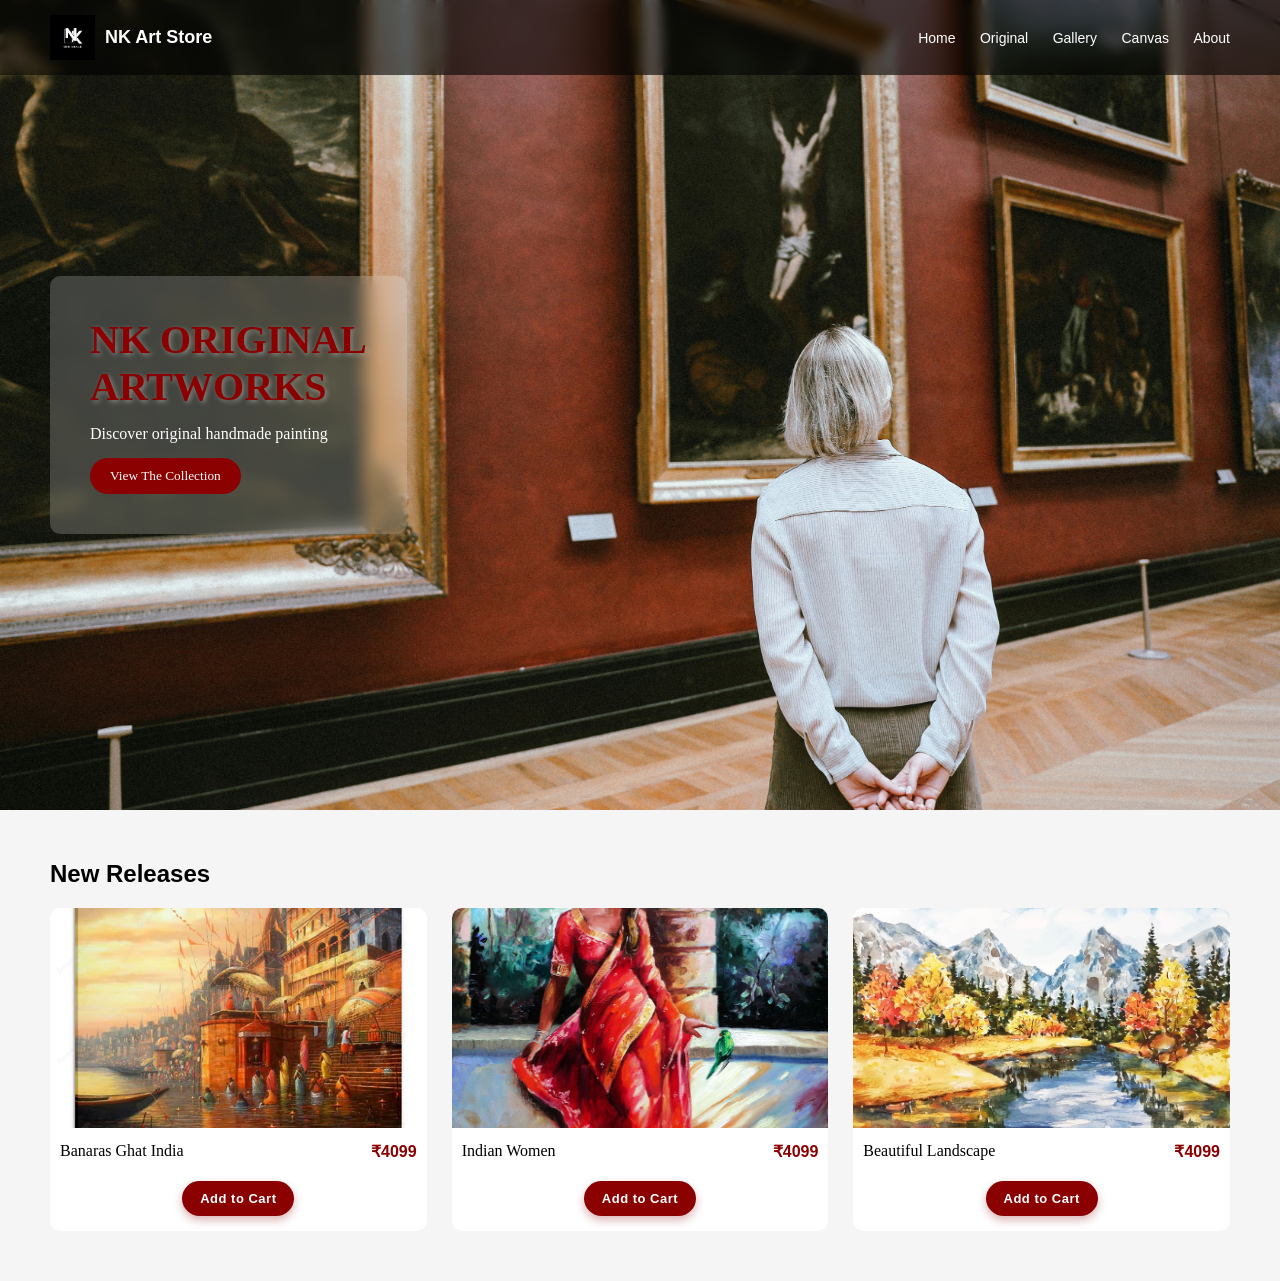
==== index.html @ 1f5a8f1f "Add files via upload" ====
<!DOCTYPE html>
<html lang="en">
<head>
  <meta charset="UTF-8">
  <title>NK Art Store</title>
  <link rel="stylesheet" href="style.css">
</head>
<body>

<!-- Navbar -->
<header class="navbar">
  <div class="logo">
    <img src="Black and White Modern Personal Logo.png" alt="NK Art Logo">
  </div>

  <nav>
    <a href="index.html">Home</a>
    <a href="original.html">Original</a>
    <a href="gallery.html">Gallery</a>
    <a href="canvas.html">Canvas</a>
    <a href="about.html">About</a>
  </nav>
</header>

<!-- Hero Section -->
<section class="hero">
  <div class="overlay">
    <h1>NK ORIGINAL<br>ARTWORKS</h1>

    <!-- Typing Text -->
    <p id="typing-text"></p>

    <button>View The Collection</button>
  </div>
</section>

<!-- Products Section -->
<section class="products">
  <h2>New Releases</h2>

  <div class="product-grid">

    <div class="card">
      <img src="cart1.webp">
      <div class="card-info">
        <p>Banaras Ghat India</p>
        <span>₹4099</span>
      </div>
    <button onclick="addToCart('Silent Forest', 2200)">Add to Cart</button>
    </div>

    <div class="card">
      <img src="card2.jpg">
      <div class="card-info">
        <p>Indian Women</p>
        <span>₹4099</span>
      </div>
     <button onclick="addToCart('Indian Women', 4099)">Add to Cart</button>
    </div>

    <div class="card">
      <img src="card3.jpeg">
      <div class="card-info">
        <p>Beautiful Landscape</p>
        <span>₹4099</span>
      </div>
      <button onclick="addToCart('Beautiful Landscape', 4099)">Add to Cart</button>
    </div>

  </div>
</section>

<!-- JavaScript -->
<script src="script.js"></script>

</body>
</html>
---- style.css ----
/* ===== RESET ===== */
* {
  margin: 0;
  padding: 0;
  box-sizing: border-box;
  font-family: Arial;
}

img {
  max-width: 100%;
  height: auto;
}

/* ===== LOGO ===== */
.logo {
  display: flex;
  align-items: center;
}

.logo img {
  width: 45px;
  margin-right: 10px;
}

.logo::after {
  content: "NK Art Store";
  font-size: 18px;
  font-weight: bold;
  color: white;
}

/* ===== NAVBAR ===== */
.navbar {
  position: fixed;
  top: 0;
  width: 100%;
  display: flex;
  justify-content: space-between;
  align-items: center;
  padding: 15px 50px;
  background: rgba(0,0,0,0.6);
  backdrop-filter: blur(6px);
  color: white;
  z-index: 1000;
}
/* ===== NAVBAR LINKS TRANSITION ===== */
.navbar nav a {
  color: white;
  margin-left: 20px;
  text-decoration: none;
  font-size: 14px;
  position: relative;
  transition: all 0.3s ease;
  padding: 5px 0;
}

/* Hover color + lift effect */
.navbar nav a:hover {
  color: #f7110d;
  transform: translateY(-3px);
}

/* Underline animation effect */
.navbar nav a::after {
  content: "";
  position: absolute;
  left: 0;
  bottom: -3px;
  width: 0%;
  height: 2px;
  background: darkred;
  transition: width 0.3s ease;
}

/* Expand underline on hover */
.navbar nav a:hover::after {
  width: 100%;
}




/* ===== HERO ===== */
.hero {
  height: 90vh;
  background: url('heroBG.jpg') center/cover no-repeat;
  display: flex;
  align-items: center;
  padding: 0 50px;
}

/* ===== OVERLAY ===== */
.overlay {
  background: rgba(255, 255, 255, 0.2);
  backdrop-filter: blur(8px);
  -webkit-backdrop-filter: blur(8px);
  padding: 40px;
  border-radius: 10px;
  max-width: 400px;
}

.overlay h1 {
  color: darkred;
  font-size: 2.5rem;
  font-family: "Lucida Bright";
  text-shadow: 2px 2px 5px rgba(202, 198, 198, 0.5);
}

.overlay p {
  margin: 15px 0;
  color: #ffffff;
  font-family: "Lucida Bright";
}

.overlay button {
  padding: 10px 20px;
  background: darkred;
  color: white;
  border: none;
  border-radius: 20px;
  cursor: pointer;
  transition: 0.3s;
  font-family:Georgia, 'Times New Roman', Times, serif;
}

.overlay button:hover {
  background: #8b0000;
  transform: scale(1.05);
  
}

/* ===== PRODUCTS ===== */
.products {
  padding: 50px;
  background: #f5f5f5;
}

.products h2 {
  margin-bottom: 20px;
}

/* ===== GRID ===== */
.product-grid {
  display: grid;
  grid-template-columns: repeat(auto-fit, minmax(250px, 1fr));
  gap: 25px;
}

/* ===== CARD ===== */
.card {
  background: white;
  border-radius: 10px;
  overflow: hidden;
  text-align: center;
  padding-bottom: 15px;
  transition: 0.3s;
}

.card:hover {
  transform: translateY(-5px);
}

/* ===== IMAGE ===== */
.card img {
  width: 100%;
  height: 220px;
  object-fit: cover;
}

/* ===== INFO ===== */
.card-info {
  display: flex;
  justify-content: space-between;
  padding: 10px;
}
.card-info p {
  font-family: Georgia, 'Times New Roman', Times, serif;
}

.card-info span {
  color: darkred;
  font-weight: bold;
}

/* ===== BUTTON ===== */
/* ===== BUTTON (ADD TO CART) UPGRADED ===== */
.card button {
  margin-top: 10px;
  padding: 10px 18px;
  background: linear-gradient(135deg, darkred, #8b0000);
  color: white;
  border: none;
  border-radius: 25px;
  cursor: pointer;
  font-weight: bold;
  font-size: 13px;
  letter-spacing: 0.5px;
  transition: all 0.3s ease;
  box-shadow: 0 4px 10px rgba(139, 0, 0, 0.3);
}

/* Hover Effect */
.card button:hover {
  background: linear-gradient(135deg, #a30000, darkred);
  transform: translateY(-3px);
  box-shadow: 0 6px 15px rgba(139, 0, 0, 0.5);
}

/* Click Effect */
.card button:active {
  transform: scale(0.95);
  box-shadow: 0 2px 8px rgba(139, 0, 0, 0.3);
}

/* ================= RESPONSIVE ================= */

/* Tablet */
@media (max-width: 992px) {

  .navbar {
    padding: 15px 20px;
  }

  .hero {
    padding: 0 20px;
    height: 80vh;
  }

  .overlay {
    padding: 25px;
    max-width: 350px;
  }

  .overlay h1 {
    font-size: 2rem;
  }
}

/* Mobile */
@media (max-width: 600px) {

  /* Navbar */
  .navbar {
    flex-direction: column;
    align-items: flex-start;
  }

  .navbar nav {
    margin-top: 10px;
  }

  .navbar nav a {
    margin-left: 0;
    margin-right: 15px;
  }

  /* Hero */
  .hero {
    height: auto;
    padding: 80px 20px 40px;
  }

  .overlay {
    width: 100%;
    padding: 20px;
  }

  .overlay h1 {
    font-size: 1.6rem;
  }

  .overlay p {
    font-size: 14px;
  }

  /* Products */
  .products {
    padding: 20px;
  }

  .product-grid {
    grid-template-columns: 1fr;
  }

  .card-info {
    flex-direction: column;
    gap: 5px;
    text-align: left;
  }

  .card button {
    width: 90%;
  }
}
@media (max-width: 600px) {
  .navbar {
    flex-direction: column;
    align-items: flex-start;
  }

  .navbar nav {
    display: flex;
    flex-wrap: wrap;
    gap: 10px;
    margin-top: 10px;
  }

  .navbar nav a {
    font-size: 13px;
  }
}
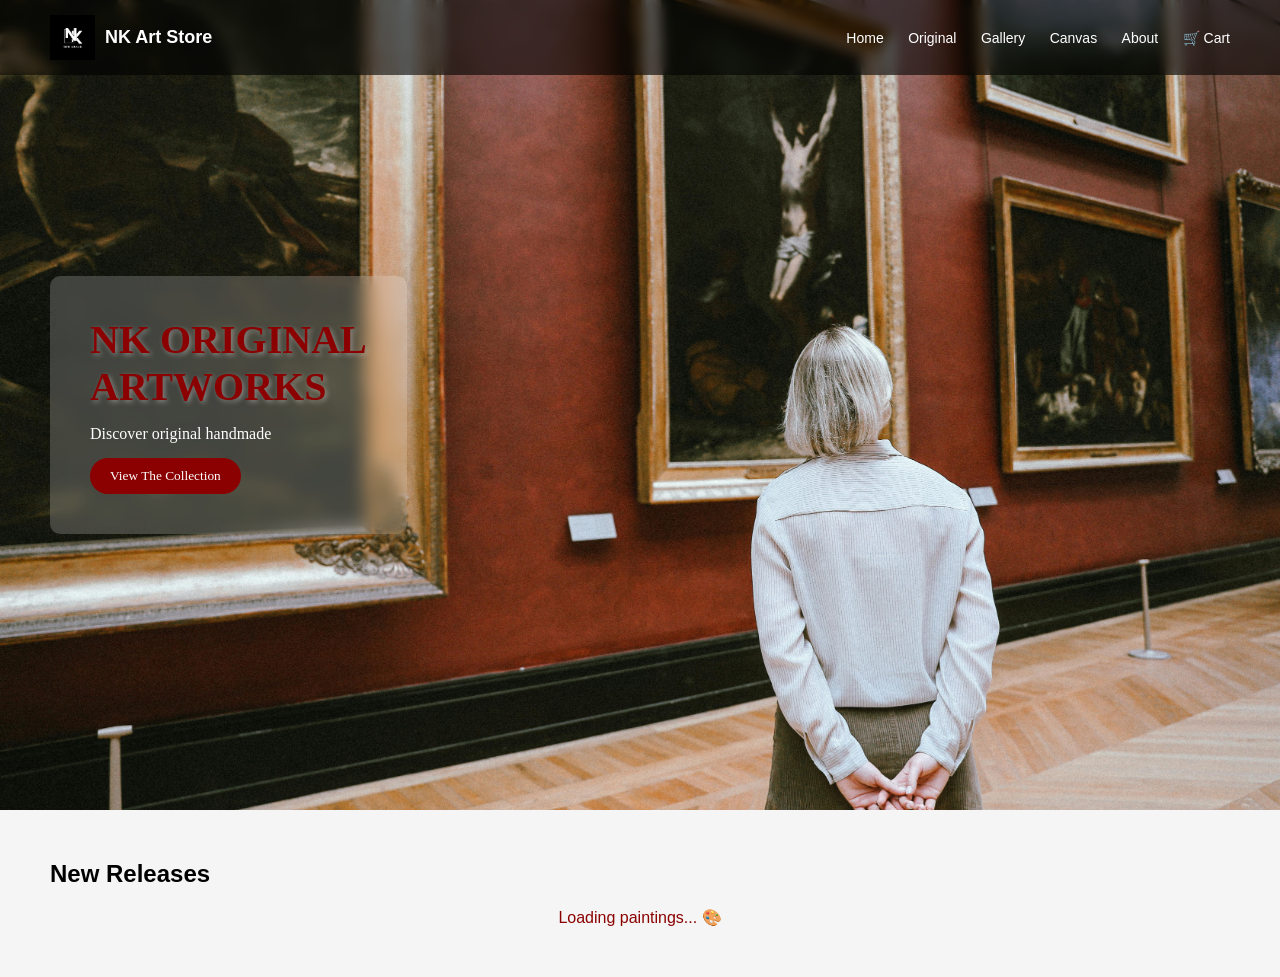
==== commit 371a10ff: "Updated files with API connection" ====
--- a/index.html
+++ b/index.html
@@ -1,77 +1,84 @@
-<!DOCTYPE html>
-<html lang="en">
-<head>
-  <meta charset="UTF-8">
-  <title>NK Art Store</title>
-  <link rel="stylesheet" href="style.css">
-</head>
-<body>
-
-<!-- Navbar -->
-<header class="navbar">
-  <div class="logo">
-    <img src="Black and White Modern Personal Logo.png" alt="NK Art Logo">
-  </div>
-
-  <nav>
-    <a href="index.html">Home</a>
-    <a href="original.html">Original</a>
-    <a href="gallery.html">Gallery</a>
-    <a href="canvas.html">Canvas</a>
-    <a href="about.html">About</a>
-  </nav>
-</header>
-
-<!-- Hero Section -->
-<section class="hero">
-  <div class="overlay">
-    <h1>NK ORIGINAL<br>ARTWORKS</h1>
-
-    <!-- Typing Text -->
-    <p id="typing-text"></p>
-
-    <button>View The Collection</button>
-  </div>
-</section>
-
-<!-- Products Section -->
-<section class="products">
-  <h2>New Releases</h2>
-
-  <div class="product-grid">
-
-    <div class="card">
-      <img src="cart1.webp">
-      <div class="card-info">
-        <p>Banaras Ghat India</p>
-        <span>₹4099</span>
-      </div>
-    <button onclick="addToCart('Silent Forest', 2200)">Add to Cart</button>
-    </div>
-
-    <div class="card">
-      <img src="card2.jpg">
-      <div class="card-info">
-        <p>Indian Women</p>
-        <span>₹4099</span>
-      </div>
-     <button onclick="addToCart('Indian Women', 4099)">Add to Cart</button>
-    </div>
-
-    <div class="card">
-      <img src="card3.jpeg">
-      <div class="card-info">
-        <p>Beautiful Landscape</p>
-        <span>₹4099</span>
-      </div>
-      <button onclick="addToCart('Beautiful Landscape', 4099)">Add to Cart</button>
-    </div>
-
-  </div>
-</section>
-
-<!-- JavaScript -->
-<script src="script.js"></script>
-
-</body>
+<!DOCTYPE html>
+<html lang="en">
+<head>
+  <meta charset="UTF-8">
+  <title>NK Art Store</title>
+  <link rel="stylesheet" href="style.css">
+</head>
+<body>
+
+<!-- Navbar -->
+<header class="navbar">
+  <div class="logo">
+    <img src="Black and White Modern Personal Logo.png" alt="NK Art Logo">
+  </div>
+  <nav>
+    <a href="index.html">Home</a>
+    <a href="original.html">Original</a>
+    <a href="gallery.html">Gallery</a>
+    <a href="canvas.html">Canvas</a>
+    <a href="about.html">About</a>
+    <a href="cart.html">🛒 Cart</a>
+  </nav>
+</header>
+
+<!-- Hero Section -->
+<section class="hero">
+  <div class="overlay">
+    <h1>NK ORIGINAL<br>ARTWORKS</h1>
+    <p id="typing-text"></p>
+    <button onclick="window.location.href='original.html'">
+      View The Collection
+    </button>
+  </div>
+</section>
+
+<!-- Products Section -->
+<section class="products">
+  <h2>New Releases</h2>
+  <div class="product-grid" id="homeGallery">
+    <p style="text-align:center; color:darkred;">
+      Loading paintings... 🎨
+    </p>
+  </div>
+</section>
+
+<script src="script.js"></script>
+
+<script>
+  /* API SE PAINTINGS LOAD KARO */
+  function loadHomePaintings() {
+    fetch('http://localhost:8081/api/paintings')
+            .then(res => res.json())
+            .then(paintings => {
+              const grid = document.getElementById('homeGallery');
+
+              if(paintings.length === 0) {
+                grid.innerHTML = '<p style="text-align:center">Koi painting nahi!</p>';
+                return;
+              }
+
+              // Sirf pehli 3 paintings dikhao home page pe
+              const first3 = paintings.slice(0, 3);
+
+              grid.innerHTML = first3.map(p => `
+      <div class="card">
+        <img src="${p.imageUrl}" alt="${p.title}">
+        <div class="card-info">
+          <p>${p.title}</p>
+          <span>₹${p.price}</span>
+        </div>
+        <button onclick="addToCart('${p.title}', ${p.price})">
+          Add to Cart 🛒
+        </button>
+      </div>
+    `).join('');
+            })
+            .catch(err => console.log('Error:', err));
+  }
+
+  loadHomePaintings();
+</script>
+
+</body>
 </html>
--- a/style.css
+++ b/style.css
@@ -1,311 +1,311 @@
-/* ===== RESET ===== */
-* {
-  margin: 0;
-  padding: 0;
-  box-sizing: border-box;
-  font-family: Arial;
-}
-
-img {
-  max-width: 100%;
-  height: auto;
-}
-
-/* ===== LOGO ===== */
-.logo {
-  display: flex;
-  align-items: center;
-}
-
-.logo img {
-  width: 45px;
-  margin-right: 10px;
-}
-
-.logo::after {
-  content: "NK Art Store";
-  font-size: 18px;
-  font-weight: bold;
-  color: white;
-}
-
-/* ===== NAVBAR ===== */
-.navbar {
-  position: fixed;
-  top: 0;
-  width: 100%;
-  display: flex;
-  justify-content: space-between;
-  align-items: center;
-  padding: 15px 50px;
-  background: rgba(0,0,0,0.6);
-  backdrop-filter: blur(6px);
-  color: white;
-  z-index: 1000;
-}
-/* ===== NAVBAR LINKS TRANSITION ===== */
-.navbar nav a {
-  color: white;
-  margin-left: 20px;
-  text-decoration: none;
-  font-size: 14px;
-  position: relative;
-  transition: all 0.3s ease;
-  padding: 5px 0;
-}
-
-/* Hover color + lift effect */
-.navbar nav a:hover {
-  color: #f7110d;
-  transform: translateY(-3px);
-}
-
-/* Underline animation effect */
-.navbar nav a::after {
-  content: "";
-  position: absolute;
-  left: 0;
-  bottom: -3px;
-  width: 0%;
-  height: 2px;
-  background: darkred;
-  transition: width 0.3s ease;
-}
-
-/* Expand underline on hover */
-.navbar nav a:hover::after {
-  width: 100%;
-}
-
-
-
-
-/* ===== HERO ===== */
-.hero {
-  height: 90vh;
-  background: url('heroBG.jpg') center/cover no-repeat;
-  display: flex;
-  align-items: center;
-  padding: 0 50px;
-}
-
-/* ===== OVERLAY ===== */
-.overlay {
-  background: rgba(255, 255, 255, 0.2);
-  backdrop-filter: blur(8px);
-  -webkit-backdrop-filter: blur(8px);
-  padding: 40px;
-  border-radius: 10px;
-  max-width: 400px;
-}
-
-.overlay h1 {
-  color: darkred;
-  font-size: 2.5rem;
-  font-family: "Lucida Bright";
-  text-shadow: 2px 2px 5px rgba(202, 198, 198, 0.5);
-}
-
-.overlay p {
-  margin: 15px 0;
-  color: #ffffff;
-  font-family: "Lucida Bright";
-}
-
-.overlay button {
-  padding: 10px 20px;
-  background: darkred;
-  color: white;
-  border: none;
-  border-radius: 20px;
-  cursor: pointer;
-  transition: 0.3s;
-  font-family:Georgia, 'Times New Roman', Times, serif;
-}
-
-.overlay button:hover {
-  background: #8b0000;
-  transform: scale(1.05);
-  
-}
-
-/* ===== PRODUCTS ===== */
-.products {
-  padding: 50px;
-  background: #f5f5f5;
-}
-
-.products h2 {
-  margin-bottom: 20px;
-}
-
-/* ===== GRID ===== */
-.product-grid {
-  display: grid;
-  grid-template-columns: repeat(auto-fit, minmax(250px, 1fr));
-  gap: 25px;
-}
-
-/* ===== CARD ===== */
-.card {
-  background: white;
-  border-radius: 10px;
-  overflow: hidden;
-  text-align: center;
-  padding-bottom: 15px;
-  transition: 0.3s;
-}
-
-.card:hover {
-  transform: translateY(-5px);
-}
-
-/* ===== IMAGE ===== */
-.card img {
-  width: 100%;
-  height: 220px;
-  object-fit: cover;
-}
-
-/* ===== INFO ===== */
-.card-info {
-  display: flex;
-  justify-content: space-between;
-  padding: 10px;
-}
-.card-info p {
-  font-family: Georgia, 'Times New Roman', Times, serif;
-}
-
-.card-info span {
-  color: darkred;
-  font-weight: bold;
-}
-
-/* ===== BUTTON ===== */
-/* ===== BUTTON (ADD TO CART) UPGRADED ===== */
-.card button {
-  margin-top: 10px;
-  padding: 10px 18px;
-  background: linear-gradient(135deg, darkred, #8b0000);
-  color: white;
-  border: none;
-  border-radius: 25px;
-  cursor: pointer;
-  font-weight: bold;
-  font-size: 13px;
-  letter-spacing: 0.5px;
-  transition: all 0.3s ease;
-  box-shadow: 0 4px 10px rgba(139, 0, 0, 0.3);
-}
-
-/* Hover Effect */
-.card button:hover {
-  background: linear-gradient(135deg, #a30000, darkred);
-  transform: translateY(-3px);
-  box-shadow: 0 6px 15px rgba(139, 0, 0, 0.5);
-}
-
-/* Click Effect */
-.card button:active {
-  transform: scale(0.95);
-  box-shadow: 0 2px 8px rgba(139, 0, 0, 0.3);
-}
-
-/* ================= RESPONSIVE ================= */
-
-/* Tablet */
-@media (max-width: 992px) {
-
-  .navbar {
-    padding: 15px 20px;
-  }
-
-  .hero {
-    padding: 0 20px;
-    height: 80vh;
-  }
-
-  .overlay {
-    padding: 25px;
-    max-width: 350px;
-  }
-
-  .overlay h1 {
-    font-size: 2rem;
-  }
-}
-
-/* Mobile */
-@media (max-width: 600px) {
-
-  /* Navbar */
-  .navbar {
-    flex-direction: column;
-    align-items: flex-start;
-  }
-
-  .navbar nav {
-    margin-top: 10px;
-  }
-
-  .navbar nav a {
-    margin-left: 0;
-    margin-right: 15px;
-  }
-
-  /* Hero */
-  .hero {
-    height: auto;
-    padding: 80px 20px 40px;
-  }
-
-  .overlay {
-    width: 100%;
-    padding: 20px;
-  }
-
-  .overlay h1 {
-    font-size: 1.6rem;
-  }
-
-  .overlay p {
-    font-size: 14px;
-  }
-
-  /* Products */
-  .products {
-    padding: 20px;
-  }
-
-  .product-grid {
-    grid-template-columns: 1fr;
-  }
-
-  .card-info {
-    flex-direction: column;
-    gap: 5px;
-    text-align: left;
-  }
-
-  .card button {
-    width: 90%;
-  }
-}
-@media (max-width: 600px) {
-  .navbar {
-    flex-direction: column;
-    align-items: flex-start;
-  }
-
-  .navbar nav {
-    display: flex;
-    flex-wrap: wrap;
-    gap: 10px;
-    margin-top: 10px;
-  }
-
-  .navbar nav a {
-    font-size: 13px;
-  }
+/* ===== RESET ===== */
+* {
+  margin: 0;
+  padding: 0;
+  box-sizing: border-box;
+  font-family: Arial;
+}
+
+img {
+  max-width: 100%;
+  height: auto;
+}
+
+/* ===== LOGO ===== */
+.logo {
+  display: flex;
+  align-items: center;
+}
+
+.logo img {
+  width: 45px;
+  margin-right: 10px;
+}
+
+.logo::after {
+  content: "NK Art Store";
+  font-size: 18px;
+  font-weight: bold;
+  color: white;
+}
+
+/* ===== NAVBAR ===== */
+.navbar {
+  position: fixed;
+  top: 0;
+  width: 100%;
+  display: flex;
+  justify-content: space-between;
+  align-items: center;
+  padding: 15px 50px;
+  background: rgba(0,0,0,0.6);
+  backdrop-filter: blur(6px);
+  color: white;
+  z-index: 1000;
+}
+/* ===== NAVBAR LINKS TRANSITION ===== */
+.navbar nav a {
+  color: white;
+  margin-left: 20px;
+  text-decoration: none;
+  font-size: 14px;
+  position: relative;
+  transition: all 0.3s ease;
+  padding: 5px 0;
+}
+
+/* Hover color + lift effect */
+.navbar nav a:hover {
+  color: #f7110d;
+  transform: translateY(-3px);
+}
+
+/* Underline animation effect */
+.navbar nav a::after {
+  content: "";
+  position: absolute;
+  left: 0;
+  bottom: -3px;
+  width: 0%;
+  height: 2px;
+  background: darkred;
+  transition: width 0.3s ease;
+}
+
+/* Expand underline on hover */
+.navbar nav a:hover::after {
+  width: 100%;
+}
+
+
+
+
+/* ===== HERO ===== */
+.hero {
+  height: 90vh;
+  background: url('heroBG.jpg') center/cover no-repeat;
+  display: flex;
+  align-items: center;
+  padding: 0 50px;
+}
+
+/* ===== OVERLAY ===== */
+.overlay {
+  background: rgba(255, 255, 255, 0.2);
+  backdrop-filter: blur(8px);
+  -webkit-backdrop-filter: blur(8px);
+  padding: 40px;
+  border-radius: 10px;
+  max-width: 400px;
+}
+
+.overlay h1 {
+  color: darkred;
+  font-size: 2.5rem;
+  font-family: "Lucida Bright";
+  text-shadow: 2px 2px 5px rgba(202, 198, 198, 0.5);
+}
+
+.overlay p {
+  margin: 15px 0;
+  color: #ffffff;
+  font-family: "Lucida Bright";
+}
+
+.overlay button {
+  padding: 10px 20px;
+  background: darkred;
+  color: white;
+  border: none;
+  border-radius: 20px;
+  cursor: pointer;
+  transition: 0.3s;
+  font-family:Georgia, 'Times New Roman', Times, serif;
+}
+
+.overlay button:hover {
+  background: #8b0000;
+  transform: scale(1.05);
+  
+}
+
+/* ===== PRODUCTS ===== */
+.products {
+  padding: 50px;
+  background: #f5f5f5;
+}
+
+.products h2 {
+  margin-bottom: 20px;
+}
+
+/* ===== GRID ===== */
+.product-grid {
+  display: grid;
+  grid-template-columns: repeat(auto-fit, minmax(250px, 1fr));
+  gap: 25px;
+}
+
+/* ===== CARD ===== */
+.card {
+  background: white;
+  border-radius: 10px;
+  overflow: hidden;
+  text-align: center;
+  padding-bottom: 15px;
+  transition: 0.3s;
+}
+
+.card:hover {
+  transform: translateY(-5px);
+}
+
+/* ===== IMAGE ===== */
+.card img {
+  width: 100%;
+  height: 220px;
+  object-fit: cover;
+}
+
+/* ===== INFO ===== */
+.card-info {
+  display: flex;
+  justify-content: space-between;
+  padding: 10px;
+}
+.card-info p {
+  font-family: Georgia, 'Times New Roman', Times, serif;
+}
+
+.card-info span {
+  color: darkred;
+  font-weight: bold;
+}
+
+/* ===== BUTTON ===== */
+/* ===== BUTTON (ADD TO CART) UPGRADED ===== */
+.card button {
+  margin-top: 10px;
+  padding: 10px 18px;
+  background: linear-gradient(135deg, darkred, #8b0000);
+  color: white;
+  border: none;
+  border-radius: 25px;
+  cursor: pointer;
+  font-weight: bold;
+  font-size: 13px;
+  letter-spacing: 0.5px;
+  transition: all 0.3s ease;
+  box-shadow: 0 4px 10px rgba(139, 0, 0, 0.3);
+}
+
+/* Hover Effect */
+.card button:hover {
+  background: linear-gradient(135deg, #a30000, darkred);
+  transform: translateY(-3px);
+  box-shadow: 0 6px 15px rgba(139, 0, 0, 0.5);
+}
+
+/* Click Effect */
+.card button:active {
+  transform: scale(0.95);
+  box-shadow: 0 2px 8px rgba(139, 0, 0, 0.3);
+}
+
+/* ================= RESPONSIVE ================= */
+
+/* Tablet */
+@media (max-width: 992px) {
+
+  .navbar {
+    padding: 15px 20px;
+  }
+
+  .hero {
+    padding: 0 20px;
+    height: 80vh;
+  }
+
+  .overlay {
+    padding: 25px;
+    max-width: 350px;
+  }
+
+  .overlay h1 {
+    font-size: 2rem;
+  }
+}
+
+/* Mobile */
+@media (max-width: 600px) {
+
+  /* Navbar */
+  .navbar {
+    flex-direction: column;
+    align-items: flex-start;
+  }
+
+  .navbar nav {
+    margin-top: 10px;
+  }
+
+  .navbar nav a {
+    margin-left: 0;
+    margin-right: 15px;
+  }
+
+  /* Hero */
+  .hero {
+    height: auto;
+    padding: 80px 20px 40px;
+  }
+
+  .overlay {
+    width: 100%;
+    padding: 20px;
+  }
+
+  .overlay h1 {
+    font-size: 1.6rem;
+  }
+
+  .overlay p {
+    font-size: 14px;
+  }
+
+  /* Products */
+  .products {
+    padding: 20px;
+  }
+
+  .product-grid {
+    grid-template-columns: 1fr;
+  }
+
+  .card-info {
+    flex-direction: column;
+    gap: 5px;
+    text-align: left;
+  }
+
+  .card button {
+    width: 90%;
+  }
+}
+@media (max-width: 600px) {
+  .navbar {
+    flex-direction: column;
+    align-items: flex-start;
+  }
+
+  .navbar nav {
+    display: flex;
+    flex-wrap: wrap;
+    gap: 10px;
+    margin-top: 10px;
+  }
+
+  .navbar nav a {
+    font-size: 13px;
+  }
 }
